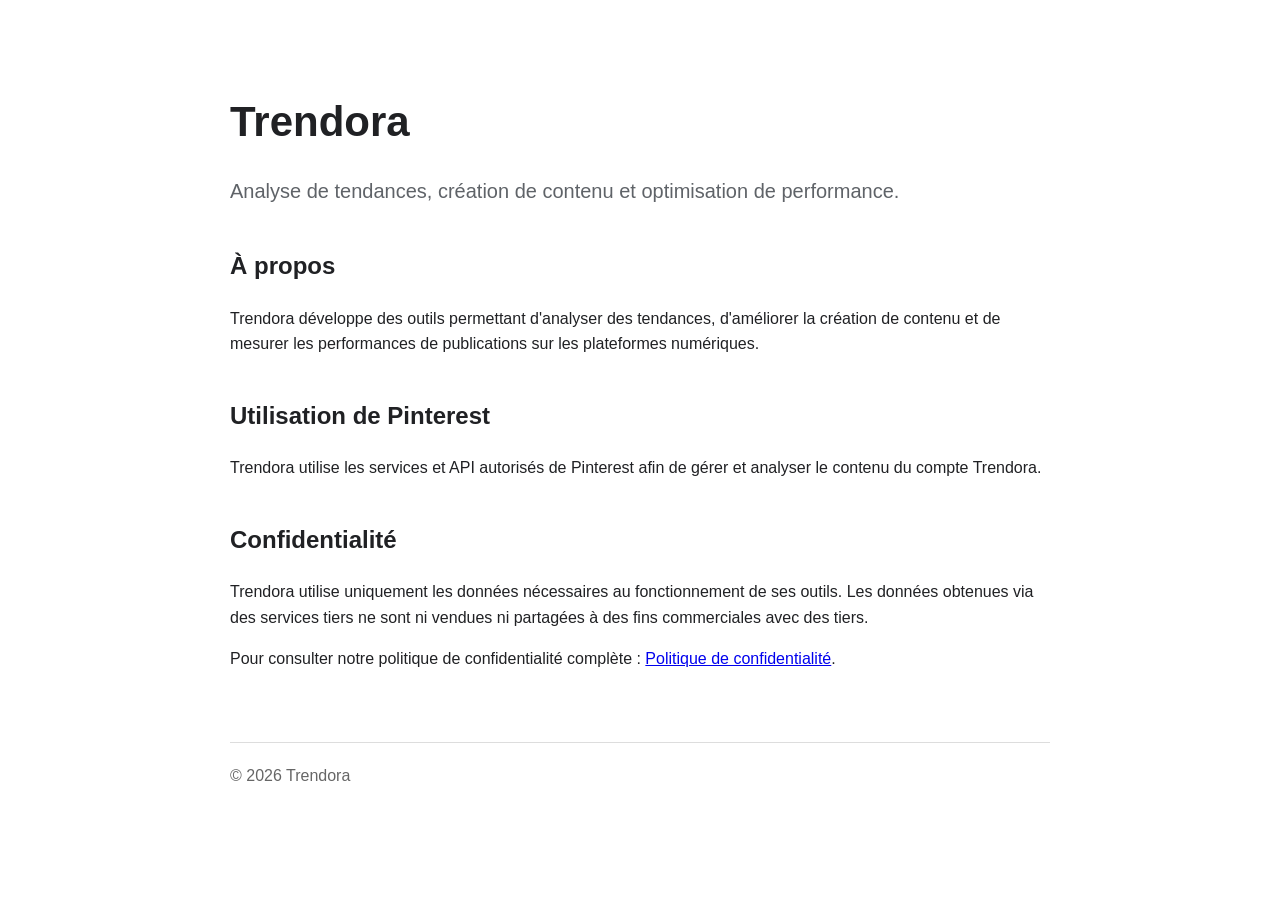
==== index.html @ dc09b824 "Create index.html" ====
<!DOCTYPE html>
<html lang="fr">
<head>
  <meta charset="UTF-8">
  <meta name="viewport" content="width=device-width, initial-scale=1.0">
  <title>Trendora</title>
  <meta name="description" content="Trendora développe des outils d'analyse, de création de contenu et d'optimisation de performance pour les plateformes numériques.">
  <style>
    body {
      font-family: Arial, sans-serif;
      max-width: 820px;
      margin: 0 auto;
      padding: 60px 24px;
      line-height: 1.6;
      color: #202124;
    }
    h1 { font-size: 42px; margin-bottom: 10px; }
    h2 { margin-top: 40px; }
    .subtitle { font-size: 20px; color: #5f6368; }
    footer {
      margin-top: 70px;
      padding-top: 20px;
      border-top: 1px solid #ddd;
      color: #666;
    }
  </style>
</head>


<body>
  <h1>Trendora</h1>


  <p class="subtitle">
    Analyse de tendances, création de contenu et optimisation de performance.
  </p>


  <h2>À propos</h2>


  <p>
    Trendora développe des outils permettant d'analyser des tendances,
    d'améliorer la création de contenu et de mesurer les performances
    de publications sur les plateformes numériques.
  </p>


  <h2>Utilisation de Pinterest</h2>


  <p>
    Trendora utilise les services et API autorisés de Pinterest afin
    de gérer et analyser le contenu du compte Trendora.
  </p>


  <h2>Confidentialité</h2>


  <p>
    Trendora utilise uniquement les données nécessaires au fonctionnement
    de ses outils. Les données obtenues via des services tiers ne sont
    ni vendues ni partagées à des fins commerciales avec des tiers.
  </p>


  <p>
    Pour consulter notre politique de confidentialité complète :
    <a href="privacy.html">Politique de confidentialité</a>.
  </p>


  <footer>
    © 2026 Trendora
  </footer>
</body>
</html>
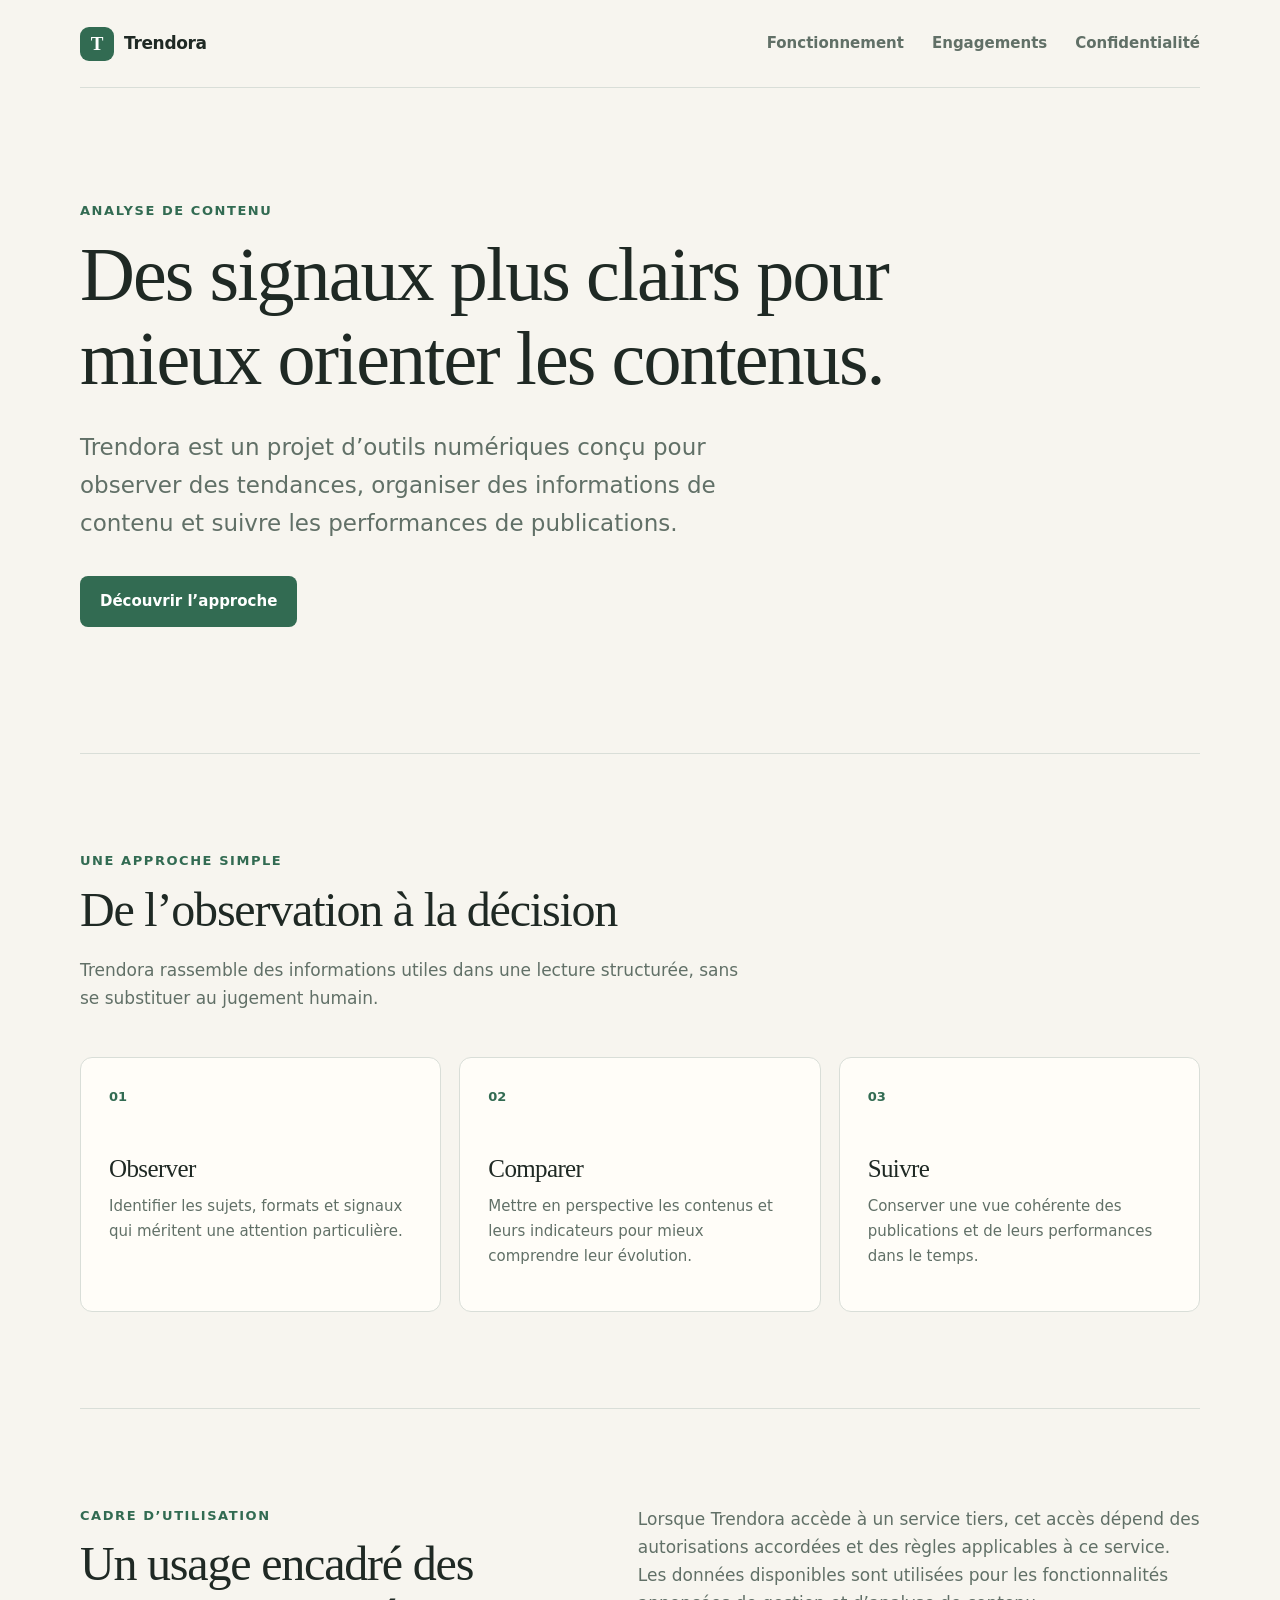
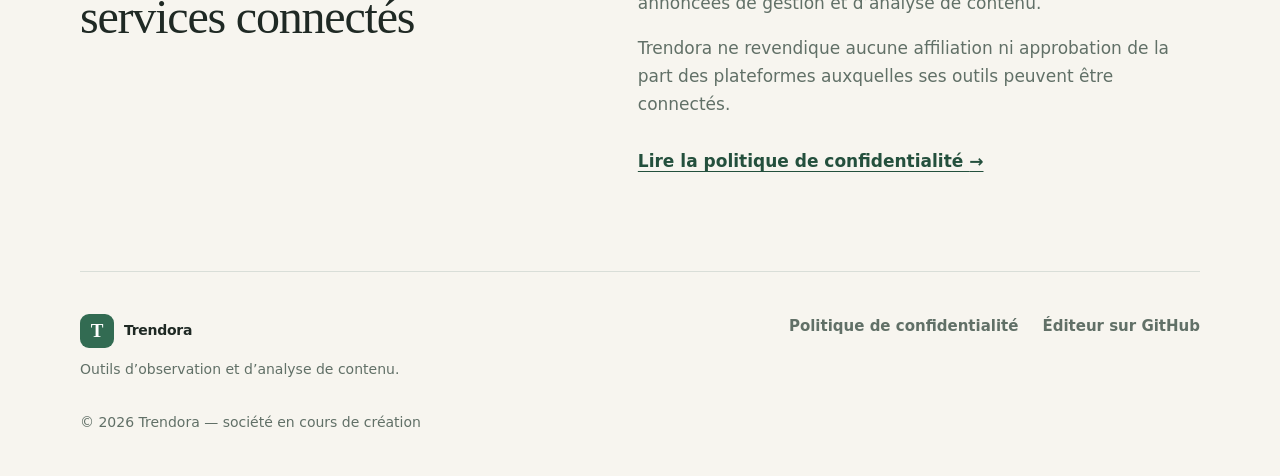
==== commit 694bd6af: "Improve public site and privacy policy" ====
--- a/index.html
+++ b/index.html
@@ -1,78 +1,55 @@
-<!DOCTYPE html>
+<!doctype html>
 <html lang="fr">
 <head>
-  <meta charset="UTF-8">
-  <meta name="viewport" content="width=device-width, initial-scale=1.0">
-  <title>Trendora</title>
-  <meta name="description" content="Trendora développe des outils d'analyse, de création de contenu et d'optimisation de performance pour les plateformes numériques.">
-  <style>
-    body {
-      font-family: Arial, sans-serif;
-      max-width: 820px;
-      margin: 0 auto;
-      padding: 60px 24px;
-      line-height: 1.6;
-      color: #202124;
-    }
-    h1 { font-size: 42px; margin-bottom: 10px; }
-    h2 { margin-top: 40px; }
-    .subtitle { font-size: 20px; color: #5f6368; }
-    footer {
-      margin-top: 70px;
-      padding-top: 20px;
-      border-top: 1px solid #ddd;
-      color: #666;
-    }
-  </style>
+  <meta charset="utf-8">
+  <meta name="viewport" content="width=device-width, initial-scale=1">
+  <meta name="description" content="Trendora aide à observer les tendances et à suivre les performances de contenu sur les plateformes numériques.">
+  <meta name="theme-color" content="#f7f5ef">
+  <title>Trendora — Observer les tendances, éclairer les contenus</title>
+  <link rel="stylesheet" href="styles.css">
 </head>
-
-
 <body>
-  <h1>Trendora</h1>
-
-
-  <p class="subtitle">
-    Analyse de tendances, création de contenu et optimisation de performance.
-  </p>
-
-
-  <h2>À propos</h2>
-
-
-  <p>
-    Trendora développe des outils permettant d'analyser des tendances,
-    d'améliorer la création de contenu et de mesurer les performances
-    de publications sur les plateformes numériques.
-  </p>
-
-
-  <h2>Utilisation de Pinterest</h2>
-
-
-  <p>
-    Trendora utilise les services et API autorisés de Pinterest afin
-    de gérer et analyser le contenu du compte Trendora.
-  </p>
-
-
-  <h2>Confidentialité</h2>
-
-
-  <p>
-    Trendora utilise uniquement les données nécessaires au fonctionnement
-    de ses outils. Les données obtenues via des services tiers ne sont
-    ni vendues ni partagées à des fins commerciales avec des tiers.
-  </p>
-
-
-  <p>
-    Pour consulter notre politique de confidentialité complète :
-    <a href="privacy.html">Politique de confidentialité</a>.
-  </p>
-
-
-  <footer>
-    © 2026 Trendora
+  <a class="skip-link" href="#contenu">Aller au contenu</a>
+  <header class="site-header">
+    <a class="brand" href="index.html" aria-label="Trendora, accueil"><span class="brand-mark" aria-hidden="true">T</span><span>Trendora</span></a>
+    <nav aria-label="Navigation principale">
+      <a href="#fonctionnement">Fonctionnement</a>
+      <a href="#engagements">Engagements</a>
+      <a href="privacy.html">Confidentialité</a>
+    </nav>
+  </header>
+  <main id="contenu">
+    <section class="hero" aria-labelledby="hero-title">
+      <p class="eyebrow">Analyse de contenu</p>
+      <h1 id="hero-title">Des signaux plus clairs pour mieux orienter les contenus.</h1>
+      <p class="hero-copy">Trendora est un projet d’outils numériques conçu pour observer des tendances, organiser des informations de contenu et suivre les performances de publications.</p>
+      <a class="button" href="#fonctionnement">Découvrir l’approche</a>
+    </section>
+    <section class="section" id="fonctionnement" aria-labelledby="fonctionnement-title">
+      <div class="section-intro">
+        <p class="eyebrow">Une approche simple</p>
+        <h2 id="fonctionnement-title">De l’observation à la décision</h2>
+        <p>Trendora rassemble des informations utiles dans une lecture structurée, sans se substituer au jugement humain.</p>
+      </div>
+      <div class="cards">
+        <article class="card"><span class="card-number" aria-hidden="true">01</span><h3>Observer</h3><p>Identifier les sujets, formats et signaux qui méritent une attention particulière.</p></article>
+        <article class="card"><span class="card-number" aria-hidden="true">02</span><h3>Comparer</h3><p>Mettre en perspective les contenus et leurs indicateurs pour mieux comprendre leur évolution.</p></article>
+        <article class="card"><span class="card-number" aria-hidden="true">03</span><h3>Suivre</h3><p>Conserver une vue cohérente des publications et de leurs performances dans le temps.</p></article>
+      </div>
+    </section>
+    <section class="section split" id="engagements" aria-labelledby="engagements-title">
+      <div><p class="eyebrow">Cadre d’utilisation</p><h2 id="engagements-title">Un usage encadré des services connectés</h2></div>
+      <div class="prose">
+        <p>Lorsque Trendora accède à un service tiers, cet accès dépend des autorisations accordées et des règles applicables à ce service. Les données disponibles sont utilisées pour les fonctionnalités annoncées de gestion et d’analyse de contenu.</p>
+        <p>Trendora ne revendique aucune affiliation ni approbation de la part des plateformes auxquelles ses outils peuvent être connectés.</p>
+        <a class="text-link" href="privacy.html">Lire la politique de confidentialité <span aria-hidden="true">→</span></a>
+      </div>
+    </section>
+  </main>
+  <footer class="site-footer">
+    <div><a class="brand" href="index.html" aria-label="Trendora, accueil"><span class="brand-mark" aria-hidden="true">T</span><span>Trendora</span></a><p>Outils d’observation et d’analyse de contenu.</p></div>
+    <div class="footer-links"><a href="privacy.html">Politique de confidentialité</a><a href="https://github.com/sayrah-mvp">Éditeur sur GitHub</a></div>
+    <p class="copyright">© 2026 Trendora — société en cours de création</p>
   </footer>
 </body>
 </html>
--- a/styles.css
+++ b/styles.css
@@ -0,0 +1,72 @@
+:root { --ink:#1f2924; --muted:#617067; --paper:#f7f5ef; --surface:#fffdf8; --line:#d9ded8; --accent:#326b52; --accent-dark:#24503d; --accent-soft:#dceae2; --max-width:1120px; }
+* { box-sizing:border-box; }
+html { scroll-behavior:smooth; }
+body { margin:0; color:var(--ink); background:var(--paper); font-family:Inter,ui-sans-serif,system-ui,-apple-system,BlinkMacSystemFont,"Segoe UI",sans-serif; font-size:17px; line-height:1.65; -webkit-font-smoothing:antialiased; }
+a { color:inherit; }
+a:focus-visible { outline:3px solid #d59d39; outline-offset:4px; border-radius:3px; }
+.skip-link { position:fixed; z-index:10; top:12px; left:12px; padding:10px 14px; background:var(--ink); color:white; transform:translateY(-160%); }
+.skip-link:focus { transform:translateY(0); }
+.site-header,.site-footer,main { width:min(calc(100% - 40px),var(--max-width)); margin-inline:auto; }
+.site-header { display:flex; align-items:center; justify-content:space-between; min-height:88px; border-bottom:1px solid var(--line); }
+.site-header.compact { margin-bottom:64px; }
+.brand { display:inline-flex; align-items:center; gap:10px; color:var(--ink); font-weight:750; letter-spacing:-.02em; text-decoration:none; }
+.brand-mark { display:grid; width:34px; height:34px; place-items:center; border-radius:9px; background:var(--accent); color:white; font-family:Georgia,serif; font-size:19px; }
+nav { display:flex; gap:28px; }
+nav a,.footer-links a { color:var(--muted); font-size:15px; font-weight:650; text-decoration:none; }
+nav a:hover,nav a[aria-current="page"],.footer-links a:hover { color:var(--accent-dark); }
+.hero { max-width:870px; padding:112px 0 126px; }
+.eyebrow { margin:0 0 12px; color:var(--accent); font-size:13px; font-weight:800; letter-spacing:.12em; text-transform:uppercase; }
+h1,h2,h3 { margin-top:0; font-family:Georgia,"Times New Roman",serif; font-weight:500; line-height:1.1; letter-spacing:-.025em; }
+h1 { margin-bottom:28px; font-size:clamp(44px,7vw,76px); }
+h2 { margin-bottom:20px; font-size:clamp(32px,4vw,48px); }
+h3 { margin-bottom:12px; font-size:25px; }
+.hero-copy,.lead { max-width:720px; margin:0 0 34px; color:var(--muted); font-size:clamp(19px,2.4vw,23px); }
+.button { display:inline-block; padding:13px 20px; border-radius:8px; background:var(--accent); color:white; font-size:15px; font-weight:750; text-decoration:none; }
+.button:hover { background:var(--accent-dark); }
+.section { padding:96px 0; border-top:1px solid var(--line); }
+.section-intro { max-width:680px; margin-bottom:44px; }
+.section-intro>p:last-child,.prose { color:var(--muted); }
+.cards { display:grid; grid-template-columns:repeat(3,1fr); gap:18px; }
+.card { min-height:255px; padding:28px; border:1px solid var(--line); border-radius:12px; background:var(--surface); }
+.card-number { display:block; margin-bottom:48px; color:var(--accent); font-size:13px; font-weight:800; }
+.card p { margin:0; color:var(--muted); font-size:15px; }
+.split { display:grid; grid-template-columns:minmax(0,.85fr) minmax(0,1fr); gap:80px; }
+.prose p:first-child { margin-top:0; }
+.text-link { display:inline-block; margin-top:12px; color:var(--accent-dark); font-weight:750; text-underline-offset:4px; }
+.site-footer { display:grid; grid-template-columns:1fr auto; gap:20px 60px; align-items:start; padding:42px 0; border-top:1px solid var(--line); color:var(--muted); font-size:14px; }
+.site-footer p { margin:10px 0 0; }
+.footer-links { display:flex; gap:24px; }
+.copyright { grid-column:1/-1; }
+.policy-layout { display:grid; grid-template-columns:280px minmax(0,720px); gap:80px; align-items:start; padding-bottom:100px; }
+.policy-summary { position:sticky; top:32px; padding:24px; border:1px solid var(--line); border-radius:12px; background:var(--accent-soft); }
+.policy-summary h2 { font-size:26px; }
+.policy-summary ul { margin:0; padding-left:20px; color:#405148; font-size:14px; }
+.policy-summary li+li { margin-top:10px; }
+.policy-header { margin-bottom:68px; }
+.policy-header h1 { font-size:clamp(40px,6vw,64px); }
+.updated { margin:-12px 0 28px; color:var(--muted); font-size:14px; }
+.policy .lead { font-size:20px; }
+.policy section { padding:34px 0; border-top:1px solid var(--line); }
+.policy section h2 { font-size:28px; }
+.policy section p,.policy section li { color:#46544c; }
+.policy section p:last-child { margin-bottom:0; }
+.back-link { margin-top:40px; }
+.policy-footer { display:flex; justify-content:space-between; }
+.policy-footer p { margin:0; }
+@media (max-width:760px) {
+  body { font-size:16px; }
+  .site-header { align-items:flex-start; padding:22px 0; }
+  .site-header nav { gap:14px; }
+  .site-header nav a:not(:last-child) { display:none; }
+  .hero { padding:80px 0 88px; }
+  .section { padding:72px 0; }
+  .cards,.split,.policy-layout { grid-template-columns:1fr; }
+  .split,.policy-layout { gap:32px; }
+  .card { min-height:auto; }
+  .card-number { margin-bottom:30px; }
+  .policy-summary { position:static; }
+  .site-footer { grid-template-columns:1fr; }
+  .footer-links { flex-direction:column; gap:10px; }
+  .copyright { grid-column:1; }
+}
+@media (prefers-reduced-motion:reduce) { html { scroll-behavior:auto; } }
